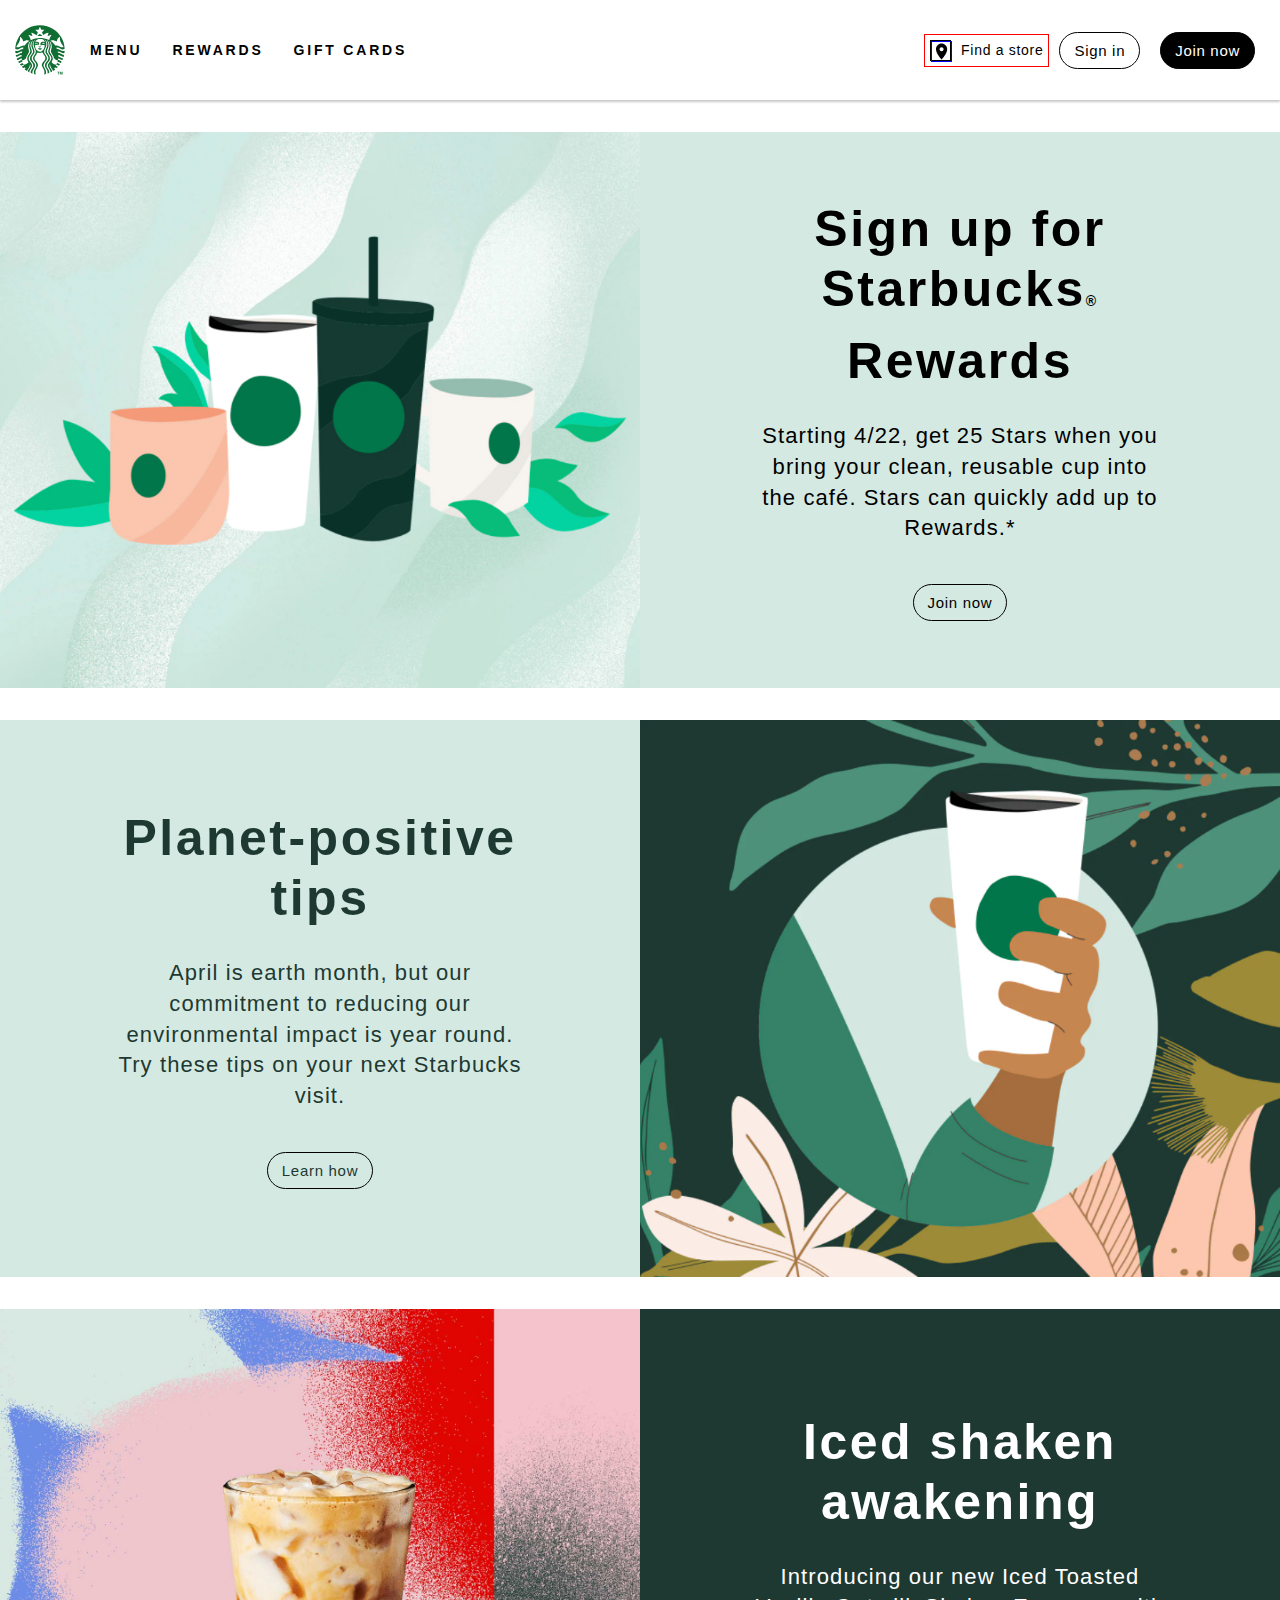
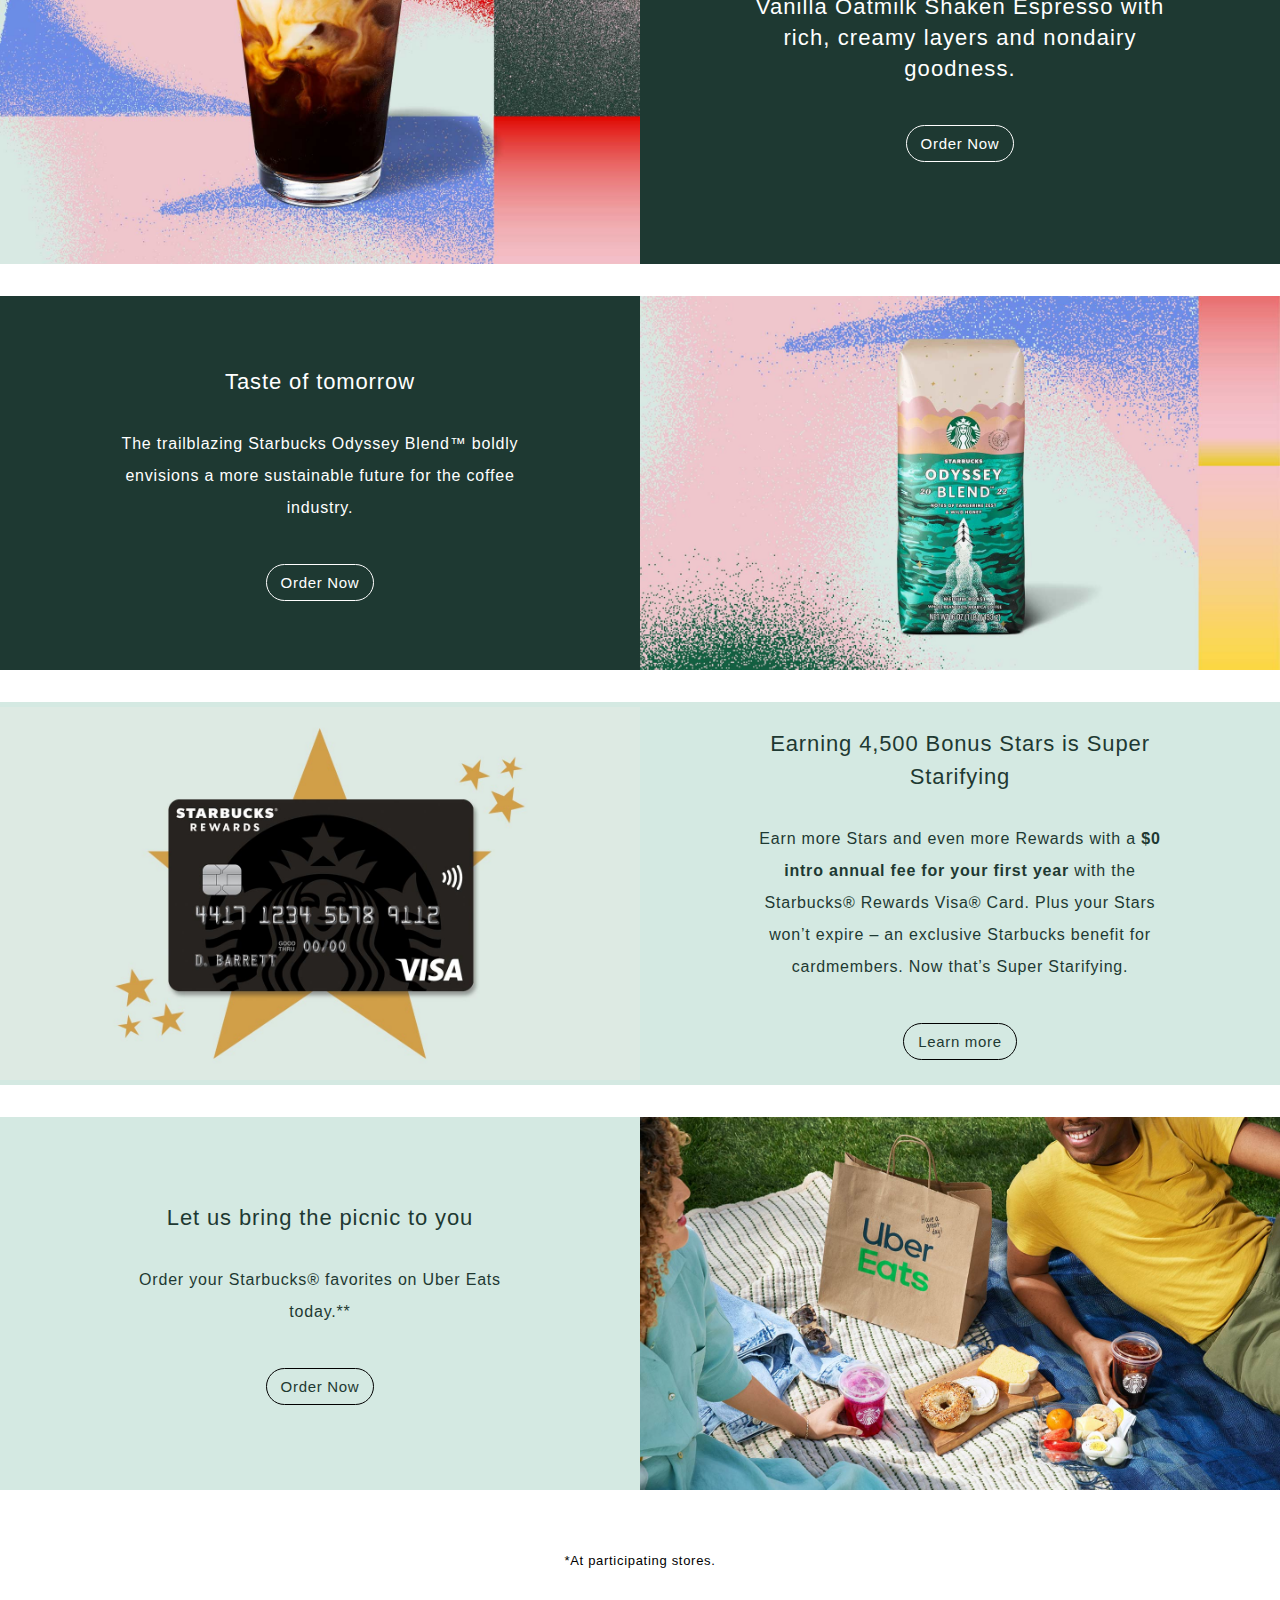
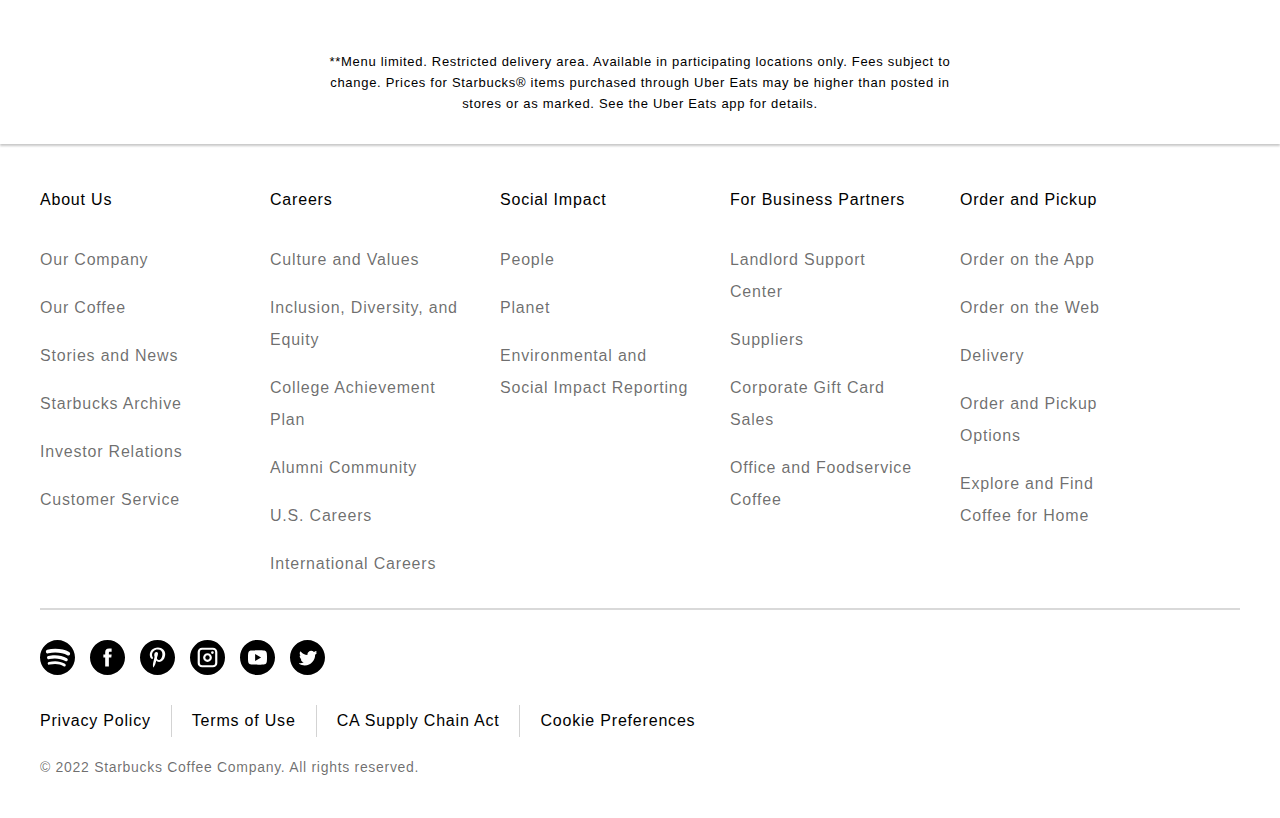
==== starbucks/index.html @ 270d4eb5 "Add SVG icons" ====
<!DOCTYPE html>
<html>
	<head>
		<meta charset='utf-8'>
		<meta name='viewport' content='width=device-width, initial-scale=1'>
		<meta property='og:image' content='https://peprojects.dev/alpha-4/john/starbucks/images/cups.png'>
		<meta name='description' content='More than just great coffee. Explore the menu, sign up for Starbucks® Rewards, manage your gift card and more.'>
		<title></title>

		<link rel='stylesheet' href='css/style.css'>
	</head>

	<body>
		<header class='site-header'>
			
			<div class='inner-column'>

				<img class='logo' src='./images/starbucks.svg'>

				<div class='site-menu'>

					<div class='links-left'>
						<ul class ='links'>
							<li><a href='#'>Menu</a></li>
							<li><a href='#'>Rewards</a></li>
							<li><a href='#'>Gift Cards</a></li>
						</ul>
					</div>

					<img class='menu-icon' src='./images/hamburger-menu-250.png'>

					<nav class='links-right'>
						
						<a class='store-locator' href='#'>
							<div class='icon'>
									<svg width="48" height="48" viewBox="0 0 48 48"><path d="M24 4c-7.73 0-14 6.27-14 14 0 10.5 14 26 14 26s14-15.5 14-26c0-7.73-6.27-14-14-14zm0 19c-2.76 0-5-2.24-5-5s2.24-5 5-5 5 2.24 5 5-2.24 5-5 5z"/></svg>
							</div>
							<span>Find a store</span>
						</a>
					
						<a class='button' href='#'>Sign in</a>
						<a class='button black' href='#'>Join now</a>	
					</nav>

				</div>

			</div>
		</header>

		<main>
			<div class="inner-column">
				<div class='row one'>
					<picture class='rewards'>
						<img src='./images/cups.png'>
					</picture>

					<div class='description rewards'>
						<div class='description-wrapper'>
							<h1 class='loud-voice'>Sign up for Starbucks<span>®</span> Rewards</h1>

							<h3 class='attention-voice'>Starting 4/22, get 25 Stars when you bring your clean, reusable cup into the café. Stars can quickly add up to Rewards.*</h3>
						</div>
							
						<a class='button' href='#'>Join now</a>
						
					</div>
				</div>

				<div class='row two'>
					<picture class='rewards two'>
						<img src='./images/single-cup.png'>
					</picture>

					<div class='description eco-friendly'>
						<div class='description-wrapper'>
							<h1 class='loud-voice green'>Planet-positive tips</h1>
							<h3 class='attention-voice green'>April is earth month, but our commitment to reducing our environmental impact is year round. Try these tips on your next Starbucks visit.</h3>
						</div>
						<a class='button green' href='#'>Learn how</a>
					</div>
				</div>

				<div class='row three'>
					<picture class='special-drink'>
						<img src='./images/drink.jpeg'>
					</picture>

					<div class='description special-drink'>
						<div class='description-wrapper'>
							<h1 class='loud-voice white'>Iced shaken awakening</h1>
							<h3 class='attention-voice white'>Introducing our new Iced Toasted Vanilla Oatmilk Shaken Espresso with rich, creamy layers and nondairy goodness.</h3>
						</div>
						<a class='button white' href='#'>Order Now</a>
					</div>
				</div>

				<div class='row four'>
					<picture class='beans'>
						<img src='./images/coffee-bag.jpeg'>
					</picture>

					<div class='description beans'>
						<div class='description-wrapper'>
							<h2 class='normal-voice white'>Taste of tomorrow</h2>
							<h4 class='soft-voice white'>The trailblazing Starbucks Odyssey Blend™ boldly envisions a more sustainable future for the coffee industry.</h4>
						</div>
						<a class='button white' href='#'>Order Now</a>
					</div>
				</div>

				<div class='row five'>
					<picture class='rewards card'>
						<img src='./images/rewards-card.jpeg'>
					</picture>

					<div class='description rewards-card'>
						<div class='description-wrapper'>
							<h3 class='normal-voice green'>Earning 4,500 Bonus Stars is Super Starifying</h3>
							<h3 class='soft-voice green'>Earn more Stars and even more Rewards with a <strong>$0 intro annual fee for your first year</strong> with the Starbucks® Rewards Visa® Card. Plus your Stars won’t expire – an exclusive Starbucks benefit for cardmembers. Now that’s Super Starifying.</h3>
						</div>
						<a class='button green' href='#'>Learn more</a>
					</div>
				</div>

				<div class='row six'>
					<picture class='uber'>
						<img src='./images/uber-eats.jpeg'>
					</picture>

					<div class='description uber-eats'>
						<div class='description-wrapper'>
							<h3 class='normal-voice green'>Let us bring the picnic to you</h3>
							<h4 class='soft-voice green'>Order your Starbucks® favorites on Uber Eats today.**</h4>
						</div>
						<a class='button green' href='#'>Order Now</a>
					</div>
				</div>	

				<div class='fine-print'>
					<div class='store'>
						<p class='whisper'>&#42;At participating stores.</p>
					</div>
					
					<div class='menu-restrictions'>
						<p class='whisper'>&#42;&#42;Menu limited. Restricted delivery area. Available in participating locations only. Fees subject to change. Prices for Starbucks® items purchased through Uber Eats may be higher than posted in stores or as marked. See the Uber Eats app for details.</p>
					</div>
			</div>
		</div>

	</main>

	<footer class='site-footer'>
		<div class='inner-column'>
			<section class='company-links'>
				<div class='company about-us'>
					<h4 class='soft-voice'>About Us</h4>
					
					<img class='down-caret' src='./images/down-caret.svg'>

					<ul>
						<li><a class='soft-voice light' href='#'>Our Company</a></li>
						<li><a class='soft-voice light' href='#'>Our Coffee</a></li>
						<li><a class='soft-voice light' href='#'>Stories and News</a></li>
						<li><a class='soft-voice light' href='#'>Starbucks Archive</a></li>
						<li><a class='soft-voice light' href='#'>Investor Relations</a></li>
						<li><a class='soft-voice light' href='#'>Customer Service</a></li>
					</ul>
				</div>

				<div class='company careers'>
					<h4 class='soft-voice'>Careers</h4>

					<img class='down-caret' src='./images/down-caret.svg'>

					<ul>
						<li><a class='soft-voice light' href='#'>Culture and Values</a></li>
						<li><a class='soft-voice light' href='#'>Inclusion, Diversity, and Equity</a></li>
						<li><a class='soft-voice light' href='#'>College Achievement Plan</a></li>
						<li><a class='soft-voice light' href='#'>Alumni Community</a></li>
						<li><a class='soft-voice light' href='#'>U.S. Careers</a></li>
						<li><a class='soft-voice light' href='#'>International Careers</a></li>
					</ul>
				</div>

				<div class='company social-impact'>
					<h4 class='soft-voice'>Social Impact</h4>

					<img class='down-caret' src='./images/down-caret.svg'>

					<ul>
						<li><a class='soft-voice light' href='#'>People</a></li>
						<li><a class='soft-voice light' href='#'>Planet</a></li>
						<li><a class='soft-voice light' href='#'>Environmental and Social Impact Reporting</a></li>
					</ul>
				</div>

				<div class='company business-partners'>
					<h4 class='soft-voice'>For Business Partners</h4>

					<img class='down-caret' src='./images/down-caret.svg'>

					<ul>
						<li><a class='soft-voice light' href='#'>Landlord Support Center</a></li>
						<li><a class='soft-voice light' href='#'>Suppliers</a></li>
						<li><a class='soft-voice light' href='#'>Corporate Gift Card Sales</a></li>
						<li><a class='soft-voice light' href='#'>Office and Foodservice Coffee</a></li>
					</ul>

				</div>

				<div class='company order-and-pickup'>
					<h4 class='soft-voice'>Order and Pickup</h4>

					<img class='down-caret' src='./images/down-caret.svg'>

					<ul>
						<li><a class='soft-voice light' href='#'>Order on the App</a></li>
						<li><a class='soft-voice light' href='#'>Order on the Web</a></li>
						<li><a class='soft-voice light' href='#'>Delivery</a></li>
						<li><a class='soft-voice light' href='#'>Order and Pickup Options</a></li>
						<li><a class='soft-voice light' href='#'>Explore and Find Coffee for Home</a></li>
					</ul>
				</div>
				
			</section>

			<section class='socials-and-docs'>
				<div class='socials'>
					<img src='./images/spotify.svg'>
					<img src='./images/facebook.svg'>
					<img src='./images/pinterest.svg'>
					<img src='./images/instagram.svg'>
					<img src='./images/youtube.svg'>
					<img src='./images/twitter.svg'>
				</div>

				<div class='docs'>
					<a class='soft-voice dark' href='#'>Privacy Policy</a>
					<a class='soft-voice dark' href='#'>Terms of Use</a>
					<a class='soft-voice dark' href='#'>CA Supply Chain Act</a>
					<a class='soft-voice dark' href='#'>Cookie Preferences</a>
				</div>

				<p class='quiet-voice light'>&copy; 2022 Starbucks Coffee Company. All rights reserved.</p>
			</section>

		</div>
	</footer>
		
</body>

</html>
---- starbucks/css/style.css ----
@import 'meyer-reset.css';

/* - - - SITE STRUCTURE - - - */
* {
	/*box-sizing: border-box;*/
}

picture {
	display: block;
}

img {
	display: block;
	width:  100%;
	height:  auto;
}

.inner-column {
	display: flex;
	max-width: 1456px;
	margin-left: auto;
	margin-right: auto;
}

/* - - - TYPOGRAPHY & STYLING - - - */
body {
	--starbucks-light: #d4e9e2;
	--starbucks-dark: #1e3932; 
	--font-light: rgba(0,0,0,.58);
	--font-dark: rgba(0,0,0,1);
	font-family: SoDoSans, Helvetica Neue, Helvetica;
	font-size: 14px;
	line-height: 1.5em;
	letter-spacing: .05em;
}

a {
	text-decoration: none;
}
.site-header a {
	color: black;
}

span {
	font-size: 14px;
}

strong {
	font-weight: 700;
}

.site-header a:hover {
	color: #006241;
}

.links-left {
	text-transform: uppercase;
	font-weight: 600;
	letter-spacing: .2em;
}

.button {
	font-size: 15px;
	color: black;
	font-weight: 400;
	border: 1px solid black;
	padding: 7px 14px;
	border-radius: 20px;
}
.button.black {
	background-color: black;
	color: white;
}

.button.white {
	border: 1px solid #fff;
	color: #fff;
}

.button.green {
	color: var(--starbucks-dark);
}

.links-right {
	font-weight: 500;
}

.loud-voice {
	font-size: 28px;
	font-weight: 700;
	line-height: 1.2em;
	letter-spacing: .05em;
}

.loud-voice.green {
	color: var(--starbucks-dark);
}

.loud-voice.white {
	color: #fff;
}

.attention-voice.green {
	color: var(--starbucks-dark);
}

.attention-voice.white {
	color: #fff;
}

.attention-voice {
	font-size: 22px;
	font-weight: 400;
	letter-spacing: .05em;
	line-height: 1.4em;
}

.normal-voice {
	font-size: 22px;
	font-weight: 500;
	letter-spacing: .04em;
	line-height: 1.5em;
}

.normal-voice.white {
	color: #fff;
}

.normal-voice.green {
	color: var(--starbucks-dark);
}

.soft-voice {
	font-size: 16px;
	font-weight: 350;
	letter-spacing: .05em;
	line-height: 1.5em;
}

.soft-voice.white {
	color: #fff;
}

.soft-voice.green {
	color: var(--starbucks-dark);
}

.soft-voice.light  {
	color: var(--font-light);
}

.soft-voice.dark  {
	color: var(--font-dark);
}

.quiet-voice.light {
	color: var(--font-light);
}
.whisper {
	font-size: 13px;
}

.whisper.light {

}
/* - - - HEADER - - - */
.site-header .inner-column {
	justify-content: space-between;
	align-items: center;
	/*border: 2px solid black;*/
}
.site-header {
	padding: 15px 15px;
}

.links-left, .links-right {
	display: none;
}

.logo {
	max-width: 40px;
}

.menu-icon {
	max-width: 20px;
}

.site-header {
	box-shadow: 0 2px 2px rgba(120,120,120,.4);
}


/* - - - HEADER LARGE SCREEN- - - */
@media (min-width: 811px) {

	.site-header .inner-column {
		display: flex;
		justify-content: flex-start;
	}
	
	.site-menu {
		display: flex;
		justify-content: space-between;
		flex-grow: 1;
	}

	.logo {
		max-width: 50px;
	}

	.links-left, .links-right {
		display: flex;
		align-items: center;
		/*gap: 30px;*/
	}

	.links {
		display: flex;
		margin-left: 10px;
	}

	.links li {
		padding: 10px 15px;
	}

	.links-right .button {
		margin: 0 10px;
	}
	.icon svg {
		width: 100%;
		height: auto;
		border: 1px solid blue;
	}

	.icon {
		width: 1.2rem;
		height: 1.2rem;
		border: 1px solid black;
	}

	.store-locator {
		display: flex;
		flex-direction: row;
		align-items: center;
		padding: 5px;
		/*margin-right: 25px;*/
		gap: 10px;
		border: 1px solid red;
	}

	.store-locator:hover, .store-locator:hover path {
		color: green;
		fill: currentColor;
	}

	.menu-icon {
		display: none;
	}

	.location-pin {
		max-width: 30px;
	}
}

@media (min-width: 1020px)	{
	.site-header {
		padding: 25px 15px;
	}
}

/* - - - MAIN SECTION - - - */
main .inner-column {
	flex-direction: column;
	text-align: center;

}

.description {
	padding: 30px 15px;
}

.row {
	margin-top: 32px;
	background-color: var(--starbucks-light);
}

.row.three, .row.four {
	background-color: var(--starbucks-dark);
}

.description .attention-voice, .description .soft-voice {
	margin: 30px 0 40px 0;
}

.fine-print {
	display: flex;
	flex-direction: column;
	align-items: center;
	margin: 30px 0;
}

.store {
	padding: 30px 0px;
}
.menu-restrictions {
	max-width: 70%;
	padding-top: 50px;
}

main {
	box-shadow:0 2px 2px rgba(120,120,120,.4);
}
/* - - - MAIN SECTION MED SCREEN- - - */
@media (min-width: 768px) {
	.row {
		display: flex;
		flex-direction: row;
		align-items: center;
		text-align: center;
	}
	
	main .inner-column picture {
		max-width: 50%;
	}

	.description {
		width: 50%;
		padding: 25px;
		display: flex;
		flex-direction: column;
		align-items: center;
	}

	.description-wrapper {
		max-width: 80%;
	}

	.row.two, .row.four, .row.six {
		flex-direction: row-reverse;
	}

	.soft-voice {
		line-height: 2em;
	}

	.menu-restrictions {
		max-width: 50%;
		padding-top: 50px;
}

}

/* - - - MAIN SECTION LARGE SCREEN- - - */
@media (min-width: 1024px) {
	.loud-voice {
		font-size: 50px;
	}

	.description-wrapper {
		max-width: 70%;
	}
}

/* - - - FOOTER TOP - - - */
.site-footer .inner-column {
	flex-direction: column;
	padding: 0 25px;
}

.down-caret {
	max-width: 15px;
	padding: 0 30px;
	border-radius: 50%;
}

.company-links h3 {
	padding: 15px 0;
}

.company-links {
	max-width: 100%;
	flex-grow: 1;
	padding: 20px 0;
	border-bottom: 2px solid rgba(0,0,0,.15);
}
.company {
	display: flex;
	justify-content: space-between;
}

.down-caret:hover {
	background-color: #e9e9e9;
	
}
.down-caret:active {
	transform: rotate(180deg);
}
.company ul {
	display: none;
}

.company h4 {
	margin: 20px 0;
}

/* - - - FOOTER TOP MED & LARGE SCREEN- - - */

@media (min-width: 1024px) {
	.down-caret {
		display: none;
	}

	.site-footer .inner-column {
	padding: 0 40px;
	}

	.company ul {
		display: flex;
		flex-direction: column;
		flex-grow: 1;
	}
	.company-links {
		display: flex;
		gap: 40px;
	}

	.company {
		flex-direction: column;
		width: 190px;
	}
}


/* - - - FOOTER BOTTOM HALF - - - */
.socials {
	display: flex;
	flex-direction: row;
	margin: 30px 0 20px 0;
}

.socials img {
	padding-right: 15px;
}
.docs {
	display: flex;
	flex-direction: column;
}

.docs a {
	margin-top: 10px;
	margin-bottom: 20px;
}

.socials img {
	max-width: 35px;
	/*margin: 5px;*/
	/*border: 2px solid red;*/
}

.socials-and-docs p {
	margin-bottom: 40px;
}
/* - - - FOOTER  BOTTOM LARGE SCREEN- - - */
@media (min-width: 1024px) {
	.docs {
		flex-direction: row;
	}

	.docs a:nth-of-type(1), .docs a:nth-of-type(2), .docs a:nth-of-type(3){
		border-right: 1px solid lightgray;
	}

	.docs a:nth-of-type(2), .docs a:nth-of-type(3), .docs a:nth-of-type(4){
		padding: 0 20px;
	}

	.docs a:nth-of-type(1) {
		padding-right: 20px;

	}

	.company li {
		padding: 8px 0;
	}
}
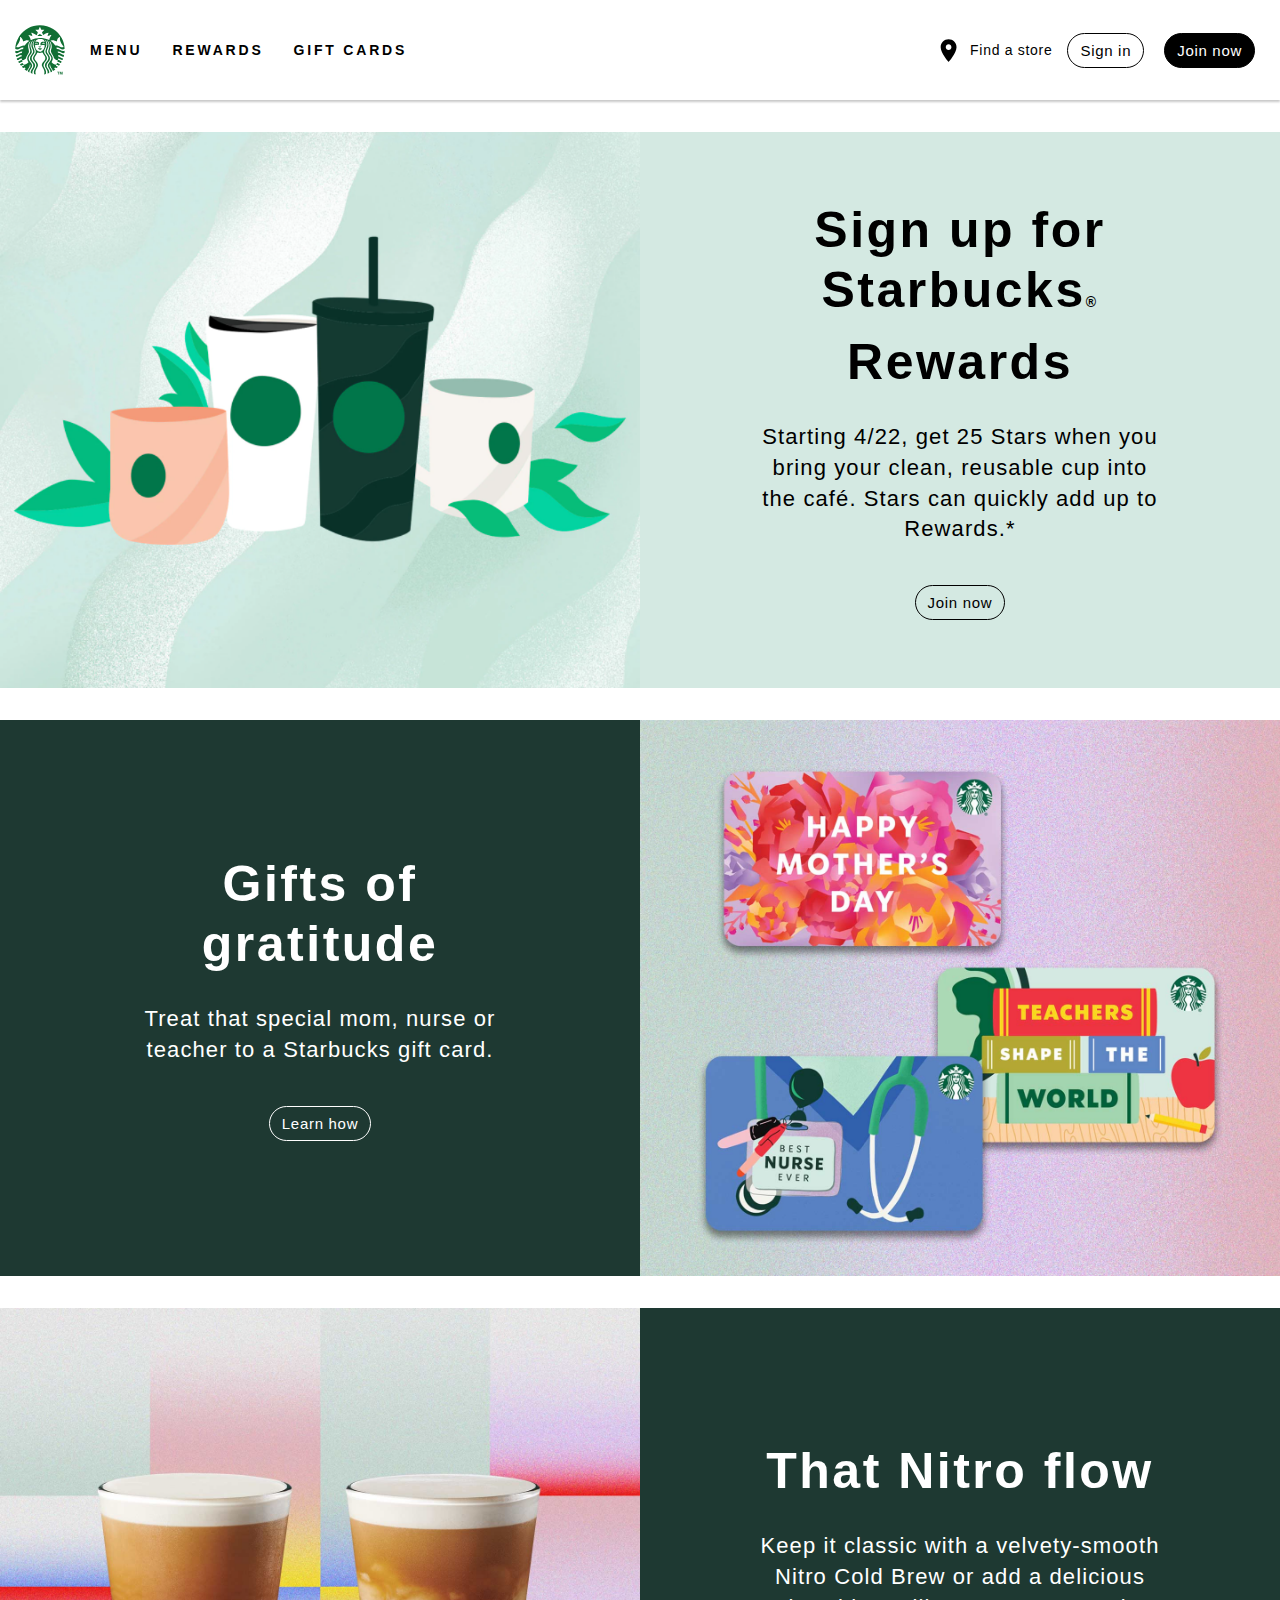
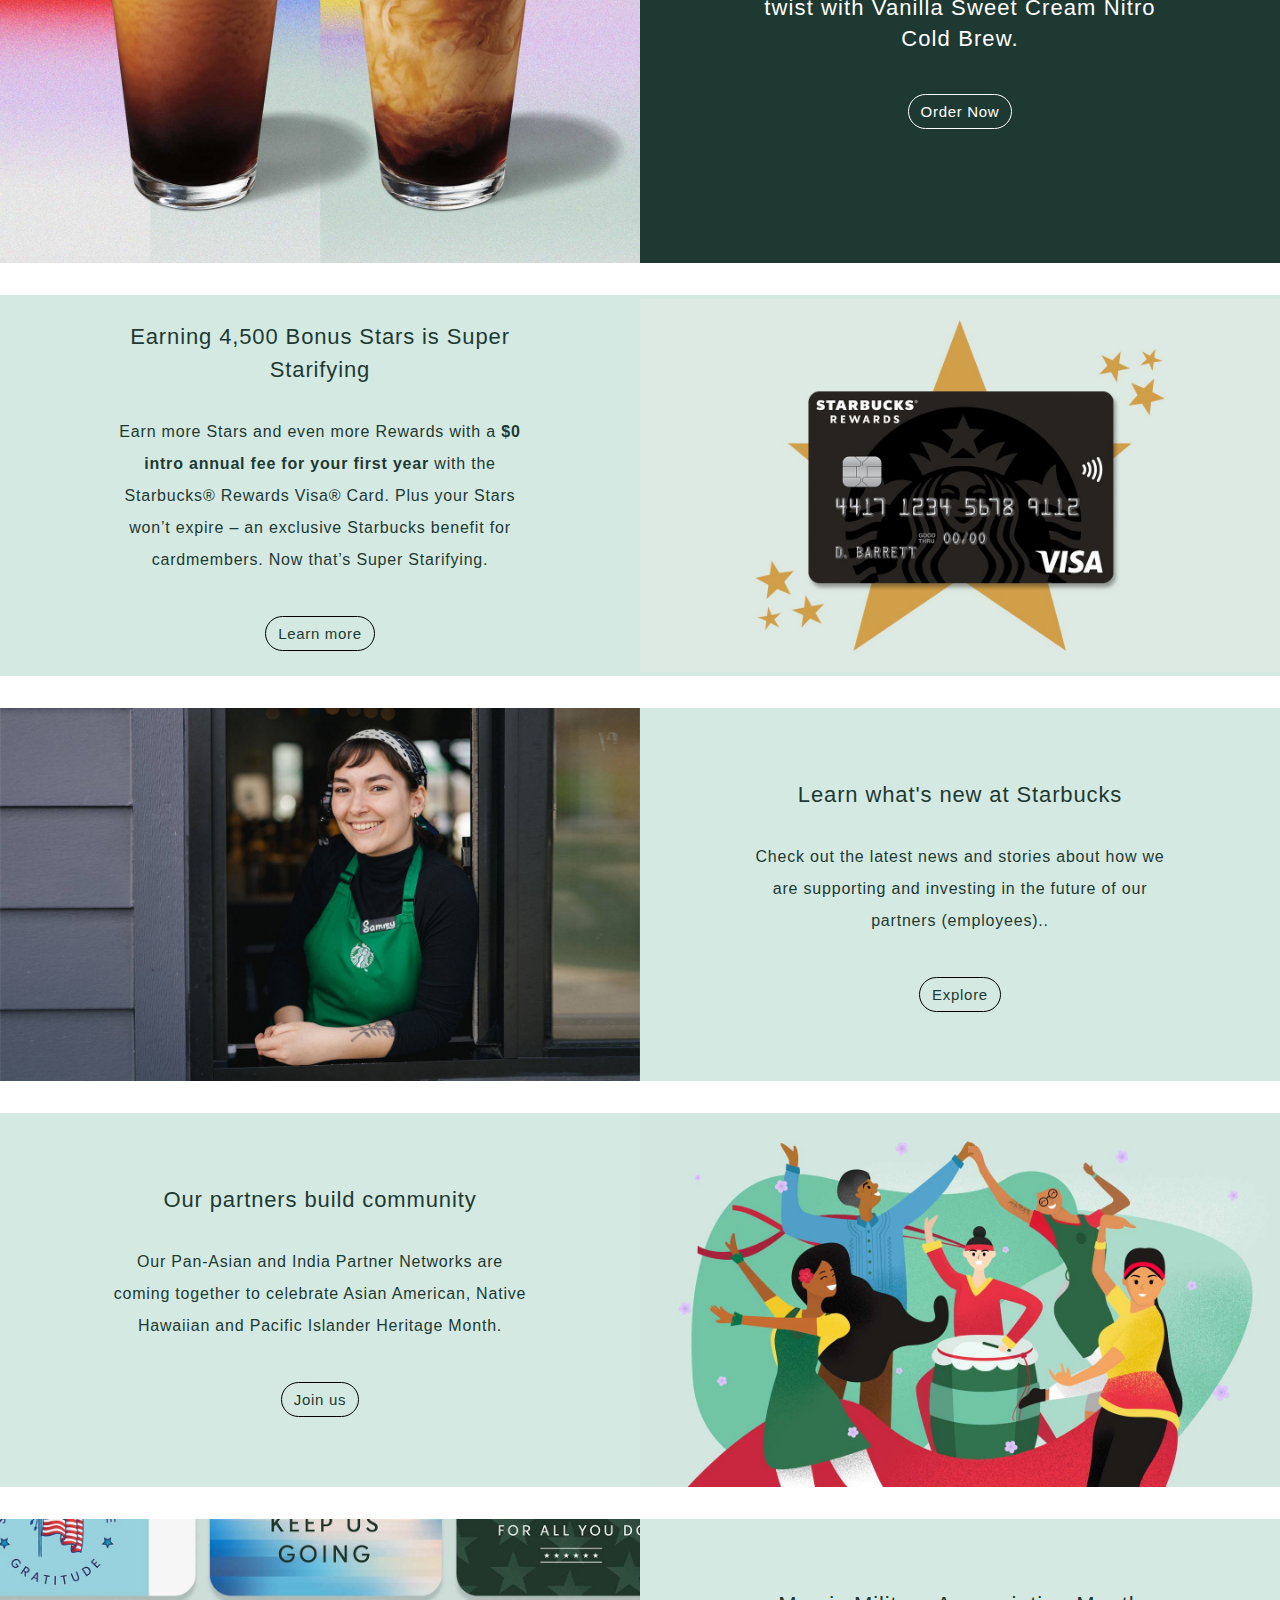
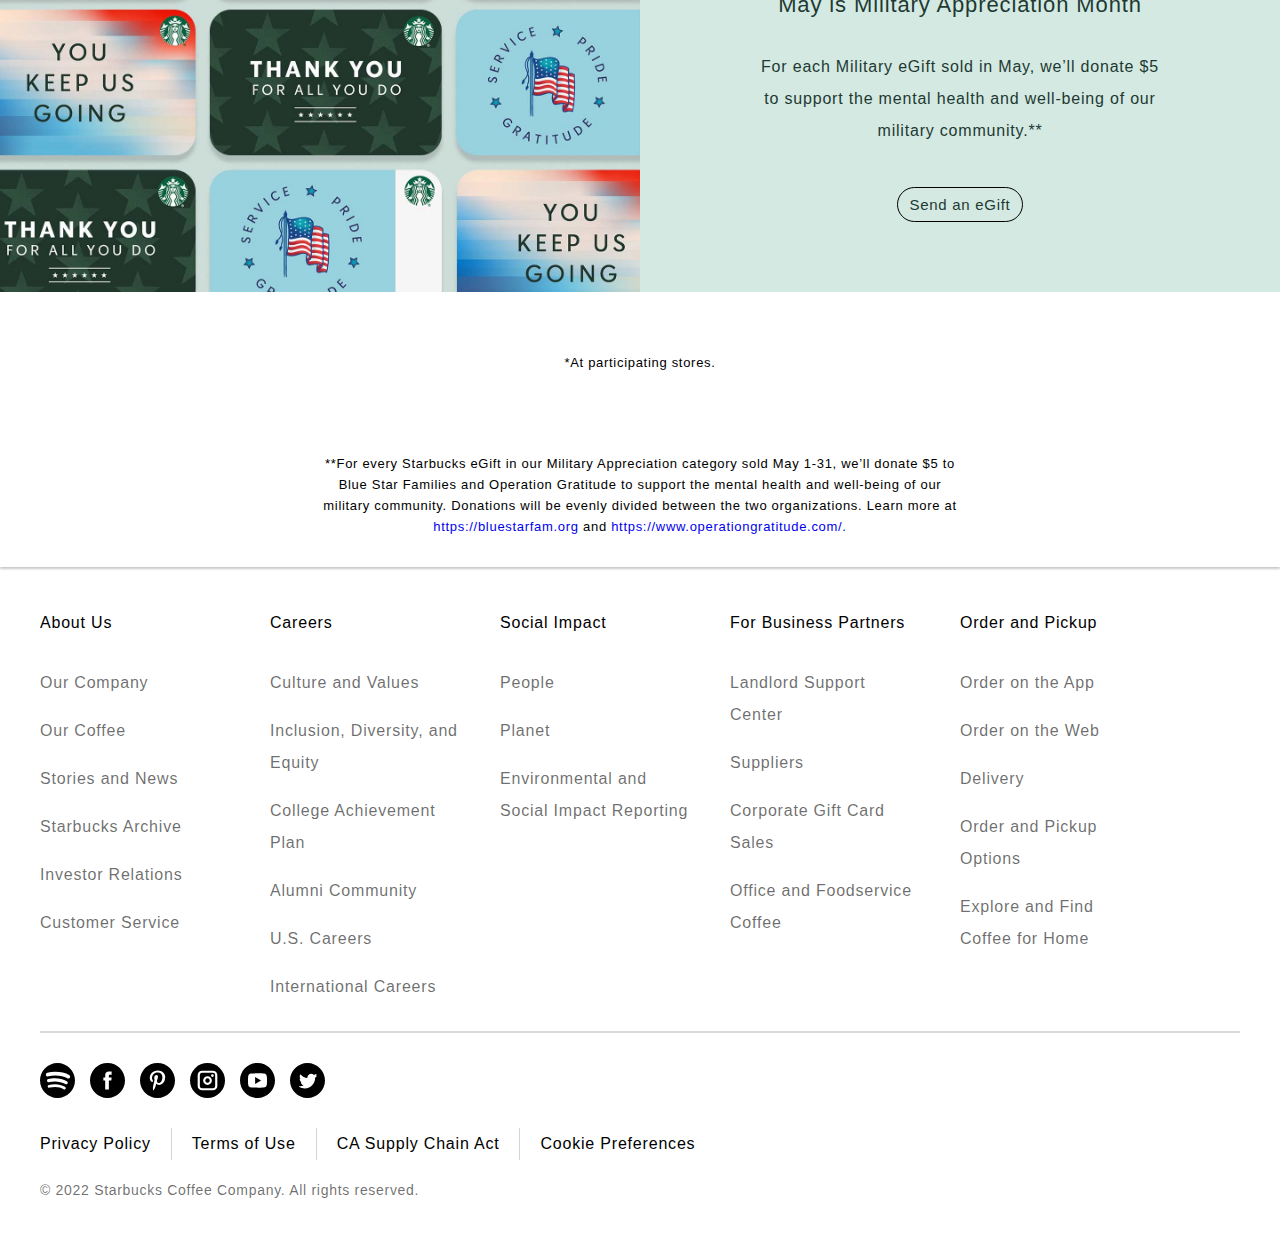
==== commit fd08f342: "starbucks update" ====
--- a/starbucks/index.html
+++ b/starbucks/index.html
@@ -68,27 +68,27 @@
 
 				<div class='row two'>
 					<picture class='rewards two'>
-						<img src='./images/single-cup.png'>
+						<img src='./images/mothers-day.jpeg'>
 					</picture>
 
 					<div class='description eco-friendly'>
 						<div class='description-wrapper'>
-							<h1 class='loud-voice green'>Planet-positive tips</h1>
-							<h3 class='attention-voice green'>April is earth month, but our commitment to reducing our environmental impact is year round. Try these tips on your next Starbucks visit.</h3>
-						</div>
-						<a class='button green' href='#'>Learn how</a>
+							<h1 class='loud-voice white'>Gifts of gratitude</h1>
+							<h3 class='attention-voice white'>Treat that special mom, nurse or teacher to a Starbucks gift card.</h3>
+						</div>
+						<a class='button white' href='#'>Learn how</a>
 					</div>
 				</div>
 
 				<div class='row three'>
 					<picture class='special-drink'>
-						<img src='./images/drink.jpeg'>
+						<img src='./images/nitro.jpeg'>
 					</picture>
 
 					<div class='description special-drink'>
 						<div class='description-wrapper'>
-							<h1 class='loud-voice white'>Iced shaken awakening</h1>
-							<h3 class='attention-voice white'>Introducing our new Iced Toasted Vanilla Oatmilk Shaken Espresso with rich, creamy layers and nondairy goodness.</h3>
+							<h1 class='loud-voice white'>That Nitro flow</h1>
+							<h3 class='attention-voice white'>Keep it classic with a velvety-smooth Nitro Cold Brew or add a delicious twist with Vanilla Sweet Cream Nitro Cold Brew.</h3>
 						</div>
 						<a class='button white' href='#'>Order Now</a>
 					</div>
@@ -96,45 +96,59 @@
 
 				<div class='row four'>
 					<picture class='beans'>
-						<img src='./images/coffee-bag.jpeg'>
+						<img src='./images/rewards-card.jpeg'>
 					</picture>
 
 					<div class='description beans'>
 						<div class='description-wrapper'>
-							<h2 class='normal-voice white'>Taste of tomorrow</h2>
-							<h4 class='soft-voice white'>The trailblazing Starbucks Odyssey Blend™ boldly envisions a more sustainable future for the coffee industry.</h4>
-						</div>
-						<a class='button white' href='#'>Order Now</a>
+							<h3 class='normal-voice green'>Earning 4,500 Bonus Stars is Super Starifying</h3>
+							<h3 class='soft-voice green'>Earn more Stars and even more Rewards with a <strong>$0 intro annual fee for your first year</strong> with the Starbucks® Rewards Visa® Card. Plus your Stars won’t expire – an exclusive Starbucks benefit for cardmembers. Now that’s Super Starifying.</h3>
+						</div>
+						<a class='button green' href='#'>Learn more</a>
 					</div>
 				</div>
 
 				<div class='row five'>
 					<picture class='rewards card'>
-						<img src='./images/rewards-card.jpeg'>
+						<img src='./images/employee.jpeg'>
 					</picture>
 
 					<div class='description rewards-card'>
 						<div class='description-wrapper'>
-							<h3 class='normal-voice green'>Earning 4,500 Bonus Stars is Super Starifying</h3>
-							<h3 class='soft-voice green'>Earn more Stars and even more Rewards with a <strong>$0 intro annual fee for your first year</strong> with the Starbucks® Rewards Visa® Card. Plus your Stars won’t expire – an exclusive Starbucks benefit for cardmembers. Now that’s Super Starifying.</h3>
-						</div>
-						<a class='button green' href='#'>Learn more</a>
+							<h3 class='normal-voice green'>Learn what's new at Starbucks</h3>
+							<h3 class='soft-voice green'>Check out the latest news and stories about how we are supporting and investing in the future of our partners (employees)..</h3>
+						</div>
+						<a class='button green' href='#'>Explore</a>
 					</div>
 				</div>
 
 				<div class='row six'>
 					<picture class='uber'>
-						<img src='./images/uber-eats.jpeg'>
+						<img src='./images/community.jpeg'>
 					</picture>
 
 					<div class='description uber-eats'>
 						<div class='description-wrapper'>
-							<h3 class='normal-voice green'>Let us bring the picnic to you</h3>
-							<h4 class='soft-voice green'>Order your Starbucks® favorites on Uber Eats today.**</h4>
-						</div>
-						<a class='button green' href='#'>Order Now</a>
-					</div>
-				</div>	
+							<h3 class='normal-voice green'>Our partners build community</h3>
+							<h4 class='soft-voice green'>Our Pan-Asian and India Partner Networks are coming together to celebrate Asian American, Native Hawaiian and Pacific Islander Heritage Month.</h4>
+						</div>
+						<a class='button green' href='#'>Join us</a>
+					</div>
+				</div>
+
+				<div class='row seven'>
+					<picture class='uber'>
+						<img src='./images/military.jpeg'>
+					</picture>
+
+					<div class='description uber-eats'>
+						<div class='description-wrapper'>
+							<h3 class='normal-voice green'>May is Military Appreciation Month</h3>
+							<h4 class='soft-voice green'>For each Military eGift sold in May, we’ll donate $5 to support the mental health and well-being of our military community.**</h4>
+						</div>
+						<a class='button green' href='#'>Send an eGift</a>
+					</div>
+				</div>		
 
 				<div class='fine-print'>
 					<div class='store'>
@@ -142,7 +156,7 @@
 					</div>
 					
 					<div class='menu-restrictions'>
-						<p class='whisper'>&#42;&#42;Menu limited. Restricted delivery area. Available in participating locations only. Fees subject to change. Prices for Starbucks® items purchased through Uber Eats may be higher than posted in stores or as marked. See the Uber Eats app for details.</p>
+						<p class='whisper'>&#42;&#42;For every Starbucks eGift in our Military Appreciation category sold May 1-31, we’ll donate $5 to Blue Star Families and Operation Gratitude to support the mental health and well-being of our military community. Donations will be evenly divided between the two organizations. Learn more at <a href='#'>https://bluestarfam.org</a> and <a href='#'>https://www.operationgratitude.com/.</a></p>
 					</div>
 			</div>
 		</div>
--- a/starbucks/css/style.css
+++ b/starbucks/css/style.css
@@ -53,6 +53,14 @@
 	color: #006241;
 }
 
+.company a:hover {
+	color: black;
+}
+
+.docs a:hover {
+	text-decoration: underline;
+}
+
 .links-left {
 	text-transform: uppercase;
 	font-weight: 600;
@@ -64,7 +72,7 @@
 	color: black;
 	font-weight: 400;
 	border: 1px solid black;
-	padding: 7px 14px;
+	padding: 6px 12px;
 	border-radius: 20px;
 }
 .button.black {
@@ -79,6 +87,22 @@
 
 .button.green {
 	color: var(--starbucks-dark);
+}
+
+.button:hover {
+	background-color: rgba(1,1,1,.08);
+}
+
+main .button:hover {
+	background-color: rgba(1,1,1,.08);
+}
+
+.row.three .button:hover, .row.four .button:hover {
+	/*background-color: rgba(255,255,255,.2);*/
+}
+
+.row:nth-of-type(2) .button:hover, .row:nth-of-type(3) .button:hover{
+	background-color: rgba(255,255,255,.2);
 }
 
 .links-right {
@@ -229,13 +253,11 @@
 	.icon svg {
 		width: 100%;
 		height: auto;
-		border: 1px solid blue;
 	}
 
 	.icon {
-		width: 1.2rem;
-		height: 1.2rem;
-		border: 1px solid black;
+		width: 1.7rem;
+		height: 1.7rem;
 	}
 
 	.store-locator {
@@ -244,12 +266,11 @@
 		align-items: center;
 		padding: 5px;
 		/*margin-right: 25px;*/
-		gap: 10px;
-		border: 1px solid red;
+		gap: 8px;
 	}
 
 	.store-locator:hover, .store-locator:hover path {
-		color: green;
+		color: var(--starbucks-dark);
 		fill: currentColor;
 	}
 
@@ -284,7 +305,7 @@
 	background-color: var(--starbucks-light);
 }
 
-.row.three, .row.four {
+.row.two, .row.three {
 	background-color: var(--starbucks-dark);
 }
 
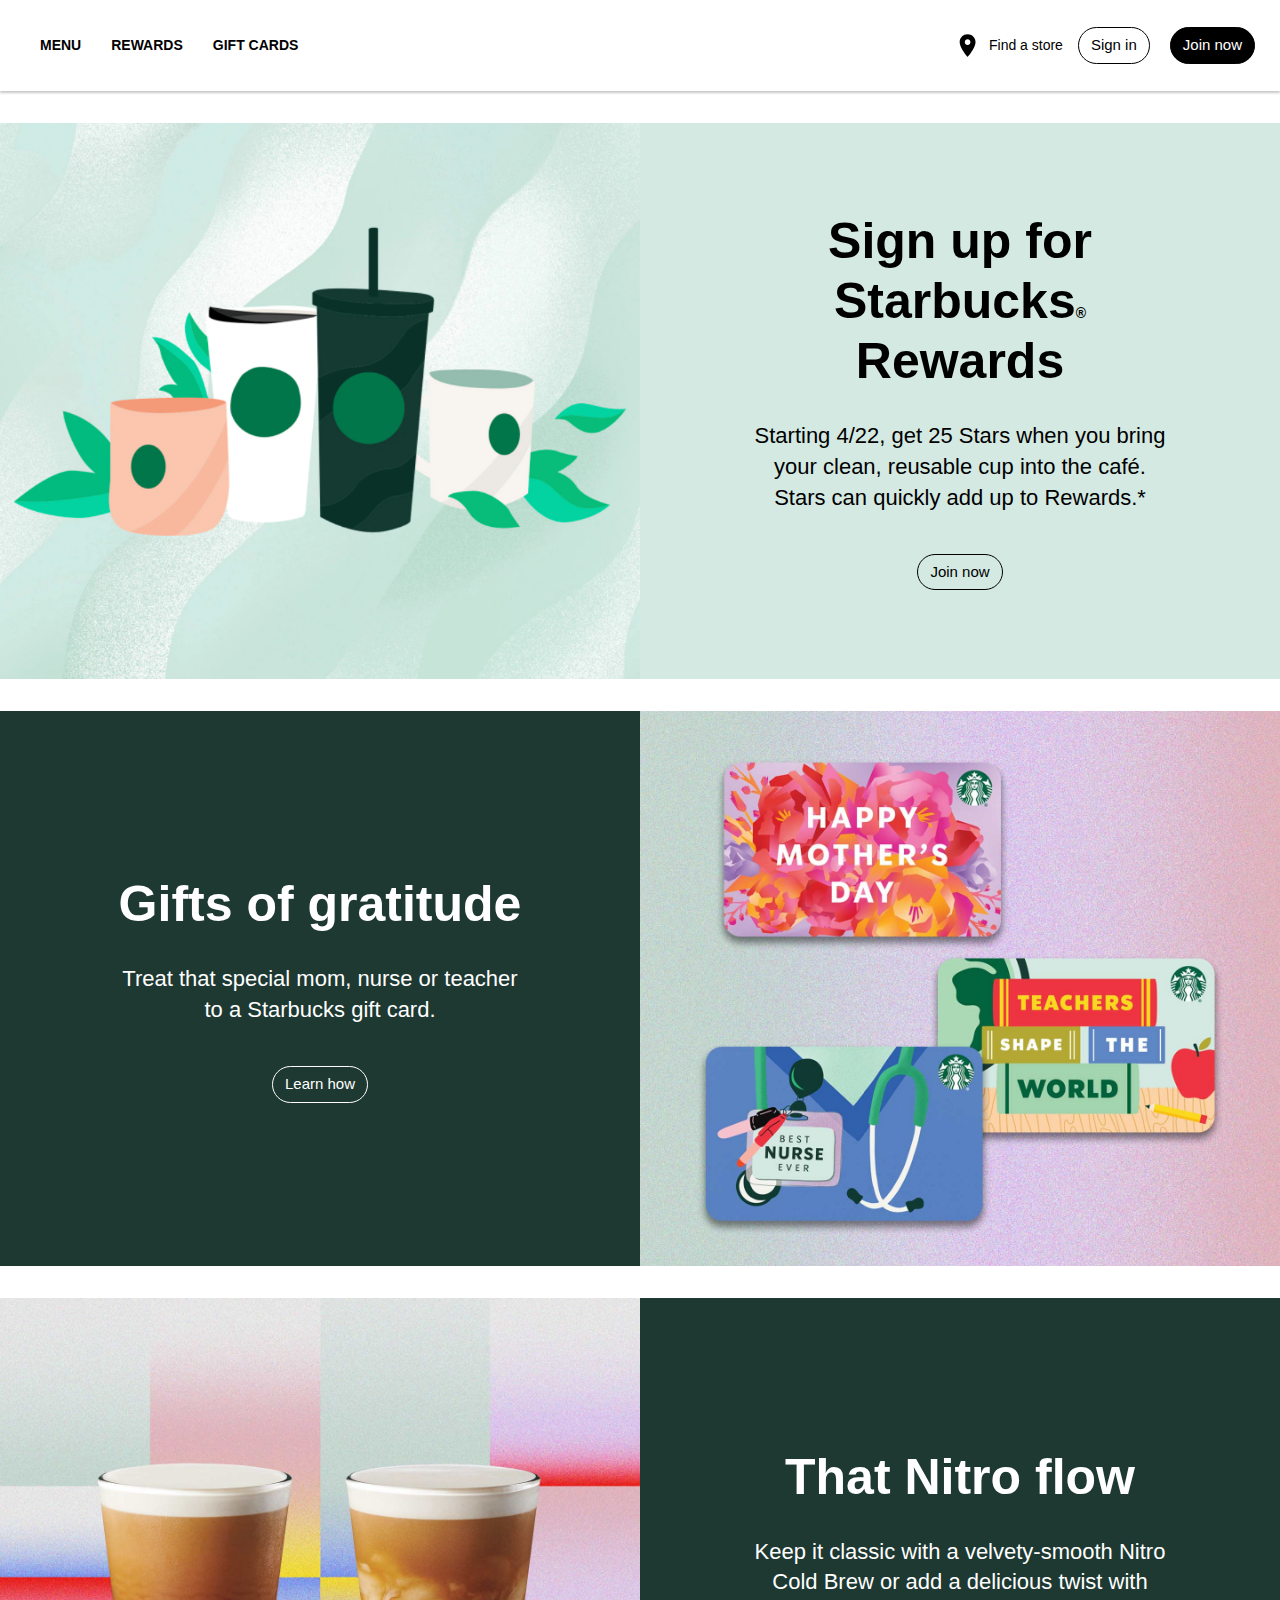
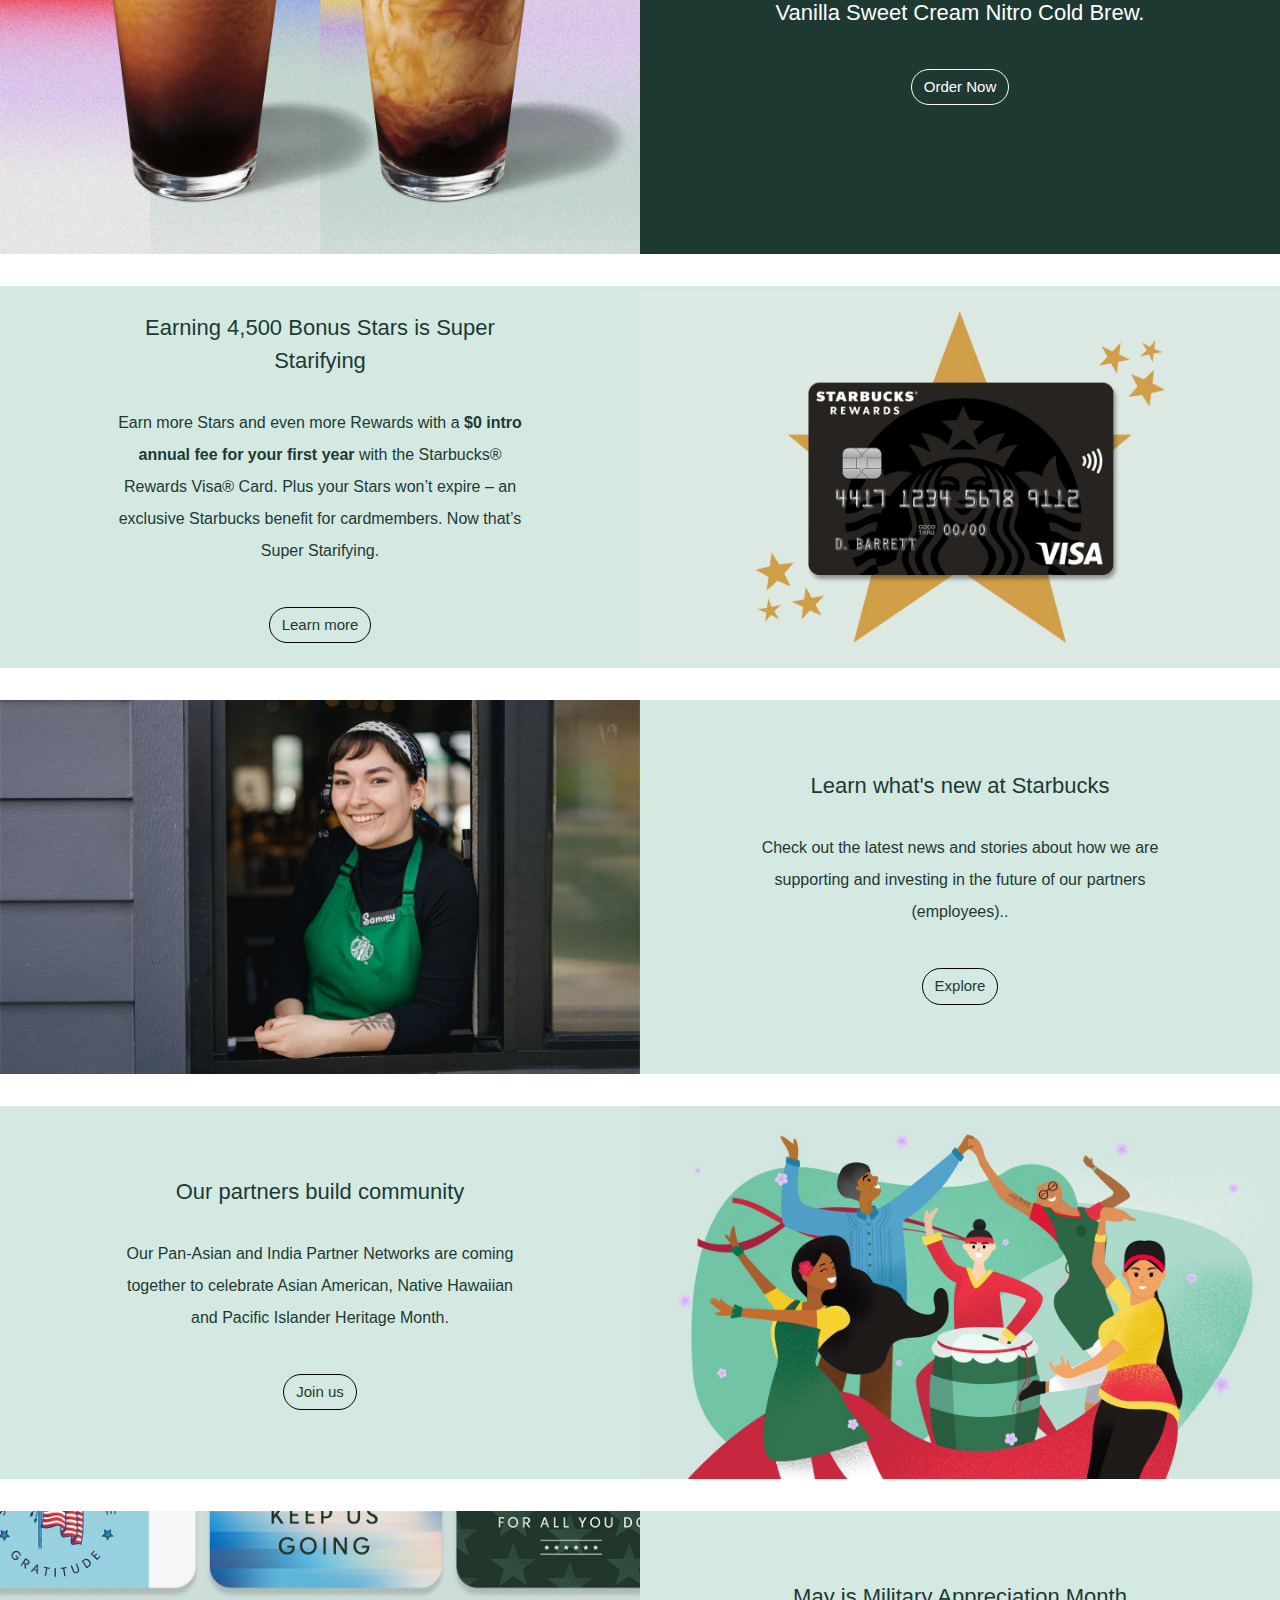
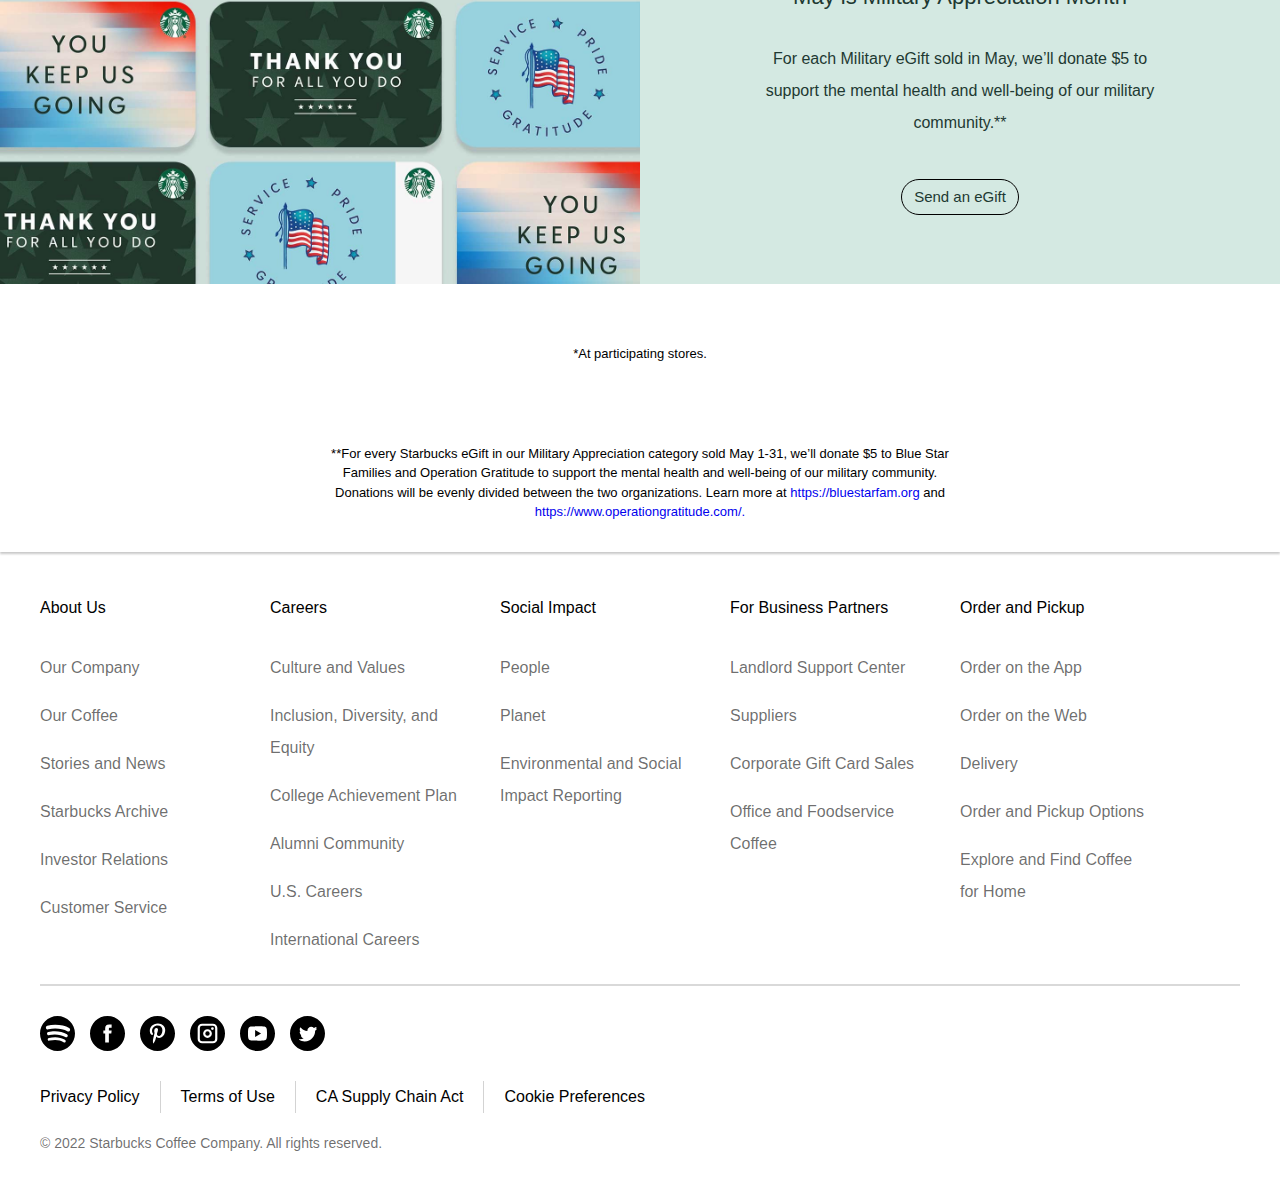
==== commit 59d35968: "Monsters page update" ====
--- a/starbucks/index.html
+++ b/starbucks/index.html
@@ -15,8 +15,10 @@
 			
 			<div class='inner-column'>
 
-				<img class='logo' src='./images/starbucks.svg'>
-
+				<!-- <img class='logo' src='./images/starbucks.svg'> -->
+				<div class='logo'>
+					<?php include('starbucks.php'); ?>
+				</div>
 				<div class='site-menu'>
 
 					<div class='links-left'>
@@ -56,7 +58,7 @@
 
 					<div class='description rewards'>
 						<div class='description-wrapper'>
-							<h1 class='loud-voice'>Sign up for Starbucks<span>®</span> Rewards</h1>
+							<h1 class='loud-voice'>Sign up for Starbucks<sup><span>&reg;</span> Rewards</sup></h1>
 
 							<h3 class='attention-voice'>Starting 4/22, get 25 Stars when you bring your clean, reusable cup into the café. Stars can quickly add up to Rewards.*</h3>
 						</div>
--- a/starbucks/css/style.css
+++ b/starbucks/css/style.css
@@ -13,6 +13,12 @@
 	display: block;
 	width:  100%;
 	height:  auto;
+}
+
+svg {
+	display: block;
+	width: 100%;
+	height: 100%;
 }
 
 .inner-column {
@@ -30,8 +36,8 @@
 	--font-dark: rgba(0,0,0,1);
 	font-family: SoDoSans, Helvetica Neue, Helvetica;
 	font-size: 14px;
-	line-height: 1.5em;
-	letter-spacing: .05em;
+	line-height: 1.5;
+	letter-spacing: .05;
 }
 
 a {
@@ -64,7 +70,7 @@
 .links-left {
 	text-transform: uppercase;
 	font-weight: 600;
-	letter-spacing: .2em;
+	letter-spacing: .2;
 }
 
 .button {
@@ -112,8 +118,8 @@
 .loud-voice {
 	font-size: 28px;
 	font-weight: 700;
-	line-height: 1.2em;
-	letter-spacing: .05em;
+	line-height: 1.2;
+	letter-spacing: .05;
 }
 
 .loud-voice.green {
@@ -135,15 +141,15 @@
 .attention-voice {
 	font-size: 22px;
 	font-weight: 400;
-	letter-spacing: .05em;
-	line-height: 1.4em;
+	letter-spacing: .05;
+	line-height: 1.4;
 }
 
 .normal-voice {
 	font-size: 22px;
 	font-weight: 500;
-	letter-spacing: .04em;
-	line-height: 1.5em;
+	letter-spacing: .04;
+	line-height: 1.5;
 }
 
 .normal-voice.white {
@@ -157,8 +163,8 @@
 .soft-voice {
 	font-size: 16px;
 	font-weight: 350;
-	letter-spacing: .05em;
-	line-height: 1.5em;
+	letter-spacing: .05;
+	line-height: 1.5;
 }
 
 .soft-voice.white {
